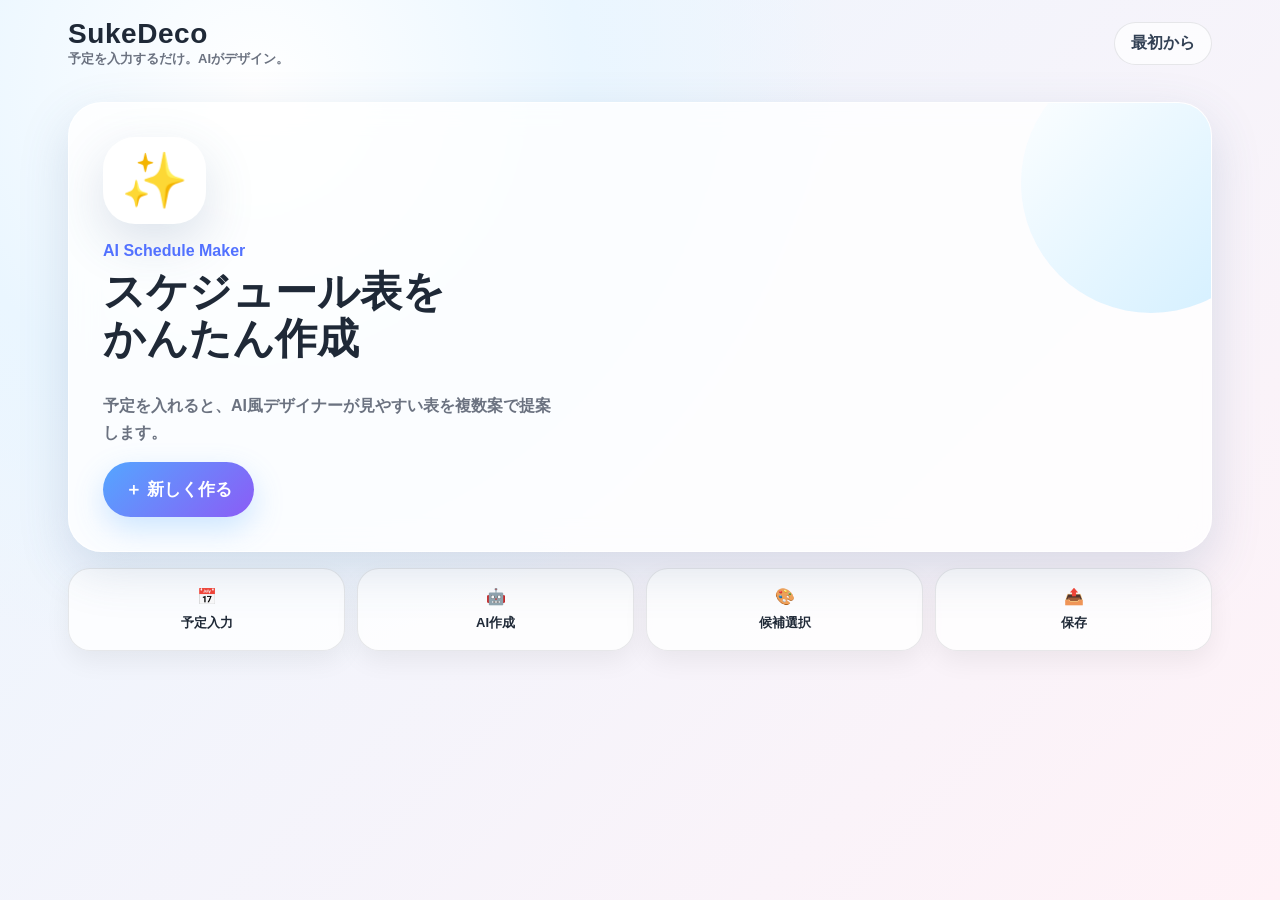
==== index.html @ 27d3d12c "Add files via upload" ====
<!doctype html>
<html lang="ja">
<head>
  <meta charset="utf-8" />
  <meta name="viewport" content="width=device-width, initial-scale=1" />
  <title>SukeDeco | すけでこ</title>
  <link rel="stylesheet" href="style.css" />
</head>
<body>
  <div class="app-shell">
    <header class="topbar">
      <div>
        <div class="brand">SukeDeco</div>
        <div class="subbrand">予定を入力するだけ。AIがデザイン。</div>
      </div>
      <button id="resetBtn" class="ghost-btn">最初から</button>
    </header>

    <main>
      <section id="home" class="screen active hero-screen">
        <div class="hero-card glass">
          <div class="mascot-bubble">✨</div>
          <p class="eyebrow">AI Schedule Maker</p>
          <h1>スケジュール表を<br>かんたん作成</h1>
          <p class="lead">予定を入れると、AI風デザイナーが見やすい表を複数案で提案します。</p>
          <button id="startBtn" class="primary-btn big">＋ 新しく作る</button>
        </div>
        <div class="mini-grid">
          <div class="mini-card">📅<span>予定入力</span></div>
          <div class="mini-card">🤖<span>AI作成</span></div>
          <div class="mini-card">🎨<span>候補選択</span></div>
          <div class="mini-card">📤<span>保存</span></div>
        </div>
      </section>

      <section id="create" class="screen">
        <nav class="steps">
          <button data-step="input" class="step active">1 予定</button>
          <button data-step="ai" class="step">2 AI</button>
          <button data-step="select" class="step">3 選ぶ</button>
          <button data-step="finish" class="step">4 保存</button>
        </nav>

        <div class="work-grid">
          <section class="panel control-panel glass">
            <div id="stepInput" class="step-panel active">
              <h2>予定を入力</h2>
              <label class="field-label">メインタイトル</label>
              <input id="mainTitle" class="input" value="今週の配信予定" placeholder="例：今週の配信予定" />
              <div class="row two">
                <div>
                  <label class="field-label">日付</label>
                  <input id="dateInput" class="input" type="date" />
                </div>
                <div>
                  <label class="field-label">時間</label>
                  <input id="timeInput" class="input" type="time" value="20:00" />
                </div>
              </div>
              <label class="field-label">予定タイトル</label>
              <input id="eventTitle" class="input" placeholder="例：雑談配信" />
              <label class="field-label">右側メモ</label>
              <input id="eventNote" class="input" placeholder="例：初見さん歓迎 / YouTube" />
              <button id="addEventBtn" class="primary-btn full">＋ 予定を追加</button>
              <div id="scheduleList" class="schedule-list"></div>
              <button id="toAiBtn" class="primary-btn full next">AIに進む</button>
            </div>

            <div id="stepAi" class="step-panel">
              <h2>AIに伝える</h2>
              <p class="hint">細かく設定しなくてもOK。選ぶだけで候補を作ります。</p>
              <label class="field-label">雰囲気</label>
              <div id="moodGroup" class="chip-grid">
                <button class="chip active" data-mood="pop">ポップ</button>
                <button class="chip" data-mood="cool">クール</button>
                <button class="chip" data-mood="game">ゲーム</button>
                <button class="chip" data-mood="simple">シンプル</button>
                <button class="chip" data-mood="cute">かわいい</button>
                <button class="chip" data-mood="night">夜</button>
              </div>
              <label class="field-label">メインカラー</label>
              <div id="colorGroup" class="color-grid">
                <button class="color-dot active" style="--c:#54a6ff" data-color="#54a6ff"></button>
                <button class="color-dot" style="--c:#8b5cf6" data-color="#8b5cf6"></button>
                <button class="color-dot" style="--c:#ff6fae" data-color="#ff6fae"></button>
                <button class="color-dot" style="--c:#10b981" data-color="#10b981"></button>
                <button class="color-dot" style="--c:#111827" data-color="#111827"></button>
                <button class="color-dot" style="--c:#f59e0b" data-color="#f59e0b"></button>
              </div>
              <label class="field-label">自由メモ</label>
              <textarea id="aiPrompt" class="textarea" placeholder="例：男性でも使いやすく、青系で爽やかに"></textarea>
              <label class="upload-card">
                <input id="illustInput" type="file" accept="image/*" hidden />
                <span>🖼 イラスト・立ち絵を追加</span>
                <small>PNG/JPEG対応。あとで位置調整できます。</small>
              </label>
              <button id="generateBtn" class="primary-btn big full">✨ AIで作成</button>
              <div id="thinking" class="thinking hidden">
                <div class="sparkle">✨</div>
                <div>
                  <strong>AIが考えています…</strong>
                  <p id="thinkingText">予定数を確認中</p>
                </div>
              </div>
            </div>

            <div id="stepSelect" class="step-panel">
              <h2>AI候補を選ぶ</h2>
              <p class="hint">候補をタップすると右の完成イメージに反映されます。</p>
              <div id="candidateList" class="candidate-list"></div>
              <button id="moreBtn" class="ghost-btn full">🎲 別案を作る</button>
            </div>

            <div id="stepFinish" class="step-panel">
              <h2>微調整・保存</h2>
              <div class="compact-controls">
                <label>文字サイズ <input id="fontSizeRange" type="range" min="70" max="130" value="100"></label>
                <label>イラスト大きさ <input id="illustScaleRange" type="range" min="40" max="180" value="100"></label>
                <label><input id="flipIllust" type="checkbox"> イラスト左右反転</label>
                <label><input id="watermarkToggle" type="checkbox" checked> Made with SukeDeco</label>
              </div>
              <button id="saveBtn" class="primary-btn big full">PNG保存</button>
            </div>
          </section>

          <section class="panel preview-panel glass">
            <div class="preview-head">
              <span>完成プレビュー</span>
              <span id="layoutBadge" class="badge">AI待機中</span>
            </div>
            <div id="canvasPreview" class="schedule-canvas">
              <div id="patternLayer" class="pattern-layer"></div>
              <div id="illustLayer" class="illust-layer hidden"><img id="illustImg" alt="uploaded illustration" /></div>
              <div class="canvas-content">
                <div id="previewTitle" class="preview-title">今週の配信予定</div>
                <div id="previewEvents" class="preview-events"></div>
              </div>
              <div id="watermark" class="watermark">Made with SukeDeco</div>
            </div>
          </section>
        </div>
      </section>
    </main>
  </div>
  <canvas id="exportCanvas" width="1080" height="1080" hidden></canvas>
  <script src="app.js"></script>
</body>
</html>
---- style.css ----
:root{
  --bg1:#eaf6ff;--bg2:#fff2f7;--ink:#1f2937;--muted:#6b7280;--white:#fff;
  --primary:#54a6ff;--accent:#ff7ab6;--card:rgba(255,255,255,.78);--line:rgba(31,41,55,.1);
  --shadow:0 18px 50px rgba(66,98,145,.18);--radius:26px;
}
*{box-sizing:border-box}body{margin:0;font-family:-apple-system,BlinkMacSystemFont,"Hiragino Sans","Yu Gothic",Meiryo,sans-serif;color:var(--ink);background:radial-gradient(circle at 20% 10%,#fff 0,#eaf6ff 25%,transparent 45%),linear-gradient(135deg,var(--bg1),var(--bg2));min-height:100vh}.app-shell{max-width:1180px;margin:0 auto;padding:18px}.topbar{display:flex;justify-content:space-between;align-items:center;margin-bottom:14px}.brand{font-size:28px;font-weight:900;letter-spacing:.02em}.subbrand{font-size:13px;color:var(--muted);font-weight:700}.glass{background:var(--card);border:1px solid rgba(255,255,255,.8);box-shadow:var(--shadow);backdrop-filter:blur(14px)}button,input,textarea{font:inherit}.ghost-btn,.primary-btn{border:0;border-radius:999px;font-weight:900;cursor:pointer;transition:.18s transform,.18s box-shadow}.ghost-btn{background:rgba(255,255,255,.68);padding:10px 16px;color:#334155;border:1px solid var(--line)}.primary-btn{background:linear-gradient(135deg,var(--primary),#8b5cf6);color:white;padding:13px 18px;box-shadow:0 12px 30px rgba(84,166,255,.28)}.primary-btn:active,.ghost-btn:active,.chip:active{transform:scale(.97)}.big{font-size:17px;padding:16px 22px}.full{width:100%}.screen{display:none}.screen.active{display:block}.hero-screen{padding:20px 0}.hero-card{position:relative;overflow:hidden;border-radius:34px;padding:34px;min-height:390px;display:flex;flex-direction:column;align-items:flex-start;justify-content:center}.hero-card:after{content:"";position:absolute;right:-70px;top:-50px;width:260px;height:260px;border-radius:50%;background:linear-gradient(135deg,#fff,#bde7ff);opacity:.72}.mascot-bubble{font-size:54px;background:#fff;border-radius:32px;padding:12px 18px;box-shadow:var(--shadow);margin-bottom:18px}.eyebrow{font-weight:900;color:#5271ff;margin:0 0 8px}.hero-card h1{font-size:42px;line-height:1.12;margin:0 0 14px}.lead{color:var(--muted);font-weight:700;line-height:1.7;max-width:460px}.mini-grid{display:grid;grid-template-columns:repeat(4,1fr);gap:12px;margin-top:16px}.mini-card{background:rgba(255,255,255,.78);border:1px solid var(--line);border-radius:22px;padding:18px;text-align:center;font-weight:900;box-shadow:0 10px 26px rgba(0,0,0,.06)}.mini-card span{display:block;margin-top:8px;font-size:13px}.steps{position:sticky;top:0;z-index:10;display:grid;grid-template-columns:repeat(4,1fr);gap:8px;padding:8px;background:rgba(234,246,255,.86);backdrop-filter:blur(10px);border-radius:22px;margin-bottom:12px}.step{border:0;border-radius:18px;background:transparent;padding:12px 8px;font-weight:900;color:#64748b}.step.active{background:white;color:#2563eb;box-shadow:0 8px 18px rgba(37,99,235,.12)}.work-grid{display:grid;grid-template-columns:410px 1fr;gap:16px;align-items:start}.panel{border-radius:var(--radius);padding:18px}.control-panel{min-height:640px}.step-panel{display:none}.step-panel.active{display:block;animation:fade .22s ease}@keyframes fade{from{opacity:0;transform:translateY(5px)}to{opacity:1;transform:none}}h2{margin:0 0 12px;font-size:22px}.hint{margin-top:-4px;color:var(--muted);font-size:13px;font-weight:700;line-height:1.6}.field-label{display:block;margin:14px 0 6px;font-weight:900;font-size:13px;color:#475569}.input,.textarea{width:100%;border:1px solid var(--line);background:rgba(255,255,255,.9);border-radius:17px;padding:13px 14px;outline:none;font-weight:700}.textarea{min-height:88px;resize:vertical}.row.two{display:grid;grid-template-columns:1fr 1fr;gap:10px}.schedule-list{display:grid;gap:8px;margin:14px 0}.event-pill{display:grid;grid-template-columns:auto 1fr auto;gap:10px;align-items:center;background:white;border:1px solid var(--line);border-radius:18px;padding:10px 12px}.event-date{font-weight:900;color:#2563eb}.event-main strong{display:block}.event-main small{color:var(--muted);font-weight:700}.delete-event{border:0;background:#fff1f2;color:#e11d48;border-radius:12px;padding:7px 9px;font-weight:900}.next{margin-top:8px}.chip-grid{display:grid;grid-template-columns:repeat(3,1fr);gap:8px}.chip{border:1px solid var(--line);background:white;border-radius:16px;padding:11px 8px;font-weight:900;color:#475569}.chip.active{background:#eef6ff;border-color:#7cc4ff;color:#2563eb}.color-grid{display:flex;gap:10px;flex-wrap:wrap}.color-dot{width:38px;height:38px;border-radius:50%;background:var(--c);border:4px solid white;box-shadow:0 0 0 1px var(--line);cursor:pointer}.color-dot.active{box-shadow:0 0 0 4px rgba(84,166,255,.28)}.upload-card{display:block;margin:16px 0;padding:16px;border:2px dashed rgba(84,166,255,.45);border-radius:20px;background:rgba(255,255,255,.75);cursor:pointer}.upload-card span{font-weight:900;display:block}.upload-card small{color:var(--muted);font-weight:700}.thinking{display:flex;gap:14px;align-items:center;margin-top:14px;background:white;border-radius:20px;padding:14px;border:1px solid var(--line)}.thinking.hidden{display:none}.sparkle{font-size:28px;animation:pulse 1s infinite}@keyframes pulse{50%{transform:scale(1.18);filter:brightness(1.2)}}.candidate-list{display:grid;gap:12px}.candidate-card{display:grid;grid-template-columns:86px 1fr;gap:12px;align-items:center;background:white;border:2px solid transparent;border-radius:22px;padding:12px;cursor:pointer;box-shadow:0 10px 24px rgba(0,0,0,.05)}.candidate-card.active{border-color:#54a6ff}.candidate-thumb{height:76px;border-radius:18px;position:relative;overflow:hidden}.candidate-card h3{margin:0 0 4px;font-size:16px}.candidate-card p{margin:0;color:var(--muted);font-size:12px;font-weight:800}.score{margin-top:6px;color:#f59e0b;font-size:12px}.compact-controls{display:grid;gap:12px;font-weight:800}.compact-controls label{display:grid;gap:6px;background:white;border-radius:17px;padding:12px;border:1px solid var(--line)}.preview-panel{position:sticky;top:78px}.preview-head{display:flex;justify-content:space-between;align-items:center;margin-bottom:12px;font-weight:900}.badge{font-size:12px;background:#e0f2fe;color:#0369a1;border-radius:999px;padding:6px 10px}.schedule-canvas{position:relative;width:min(100%,620px);aspect-ratio:1/1;margin:auto;border-radius:34px;overflow:hidden;background:linear-gradient(135deg,#f7fbff,#fff);box-shadow:inset 0 0 0 1px rgba(255,255,255,.6),0 16px 40px rgba(15,23,42,.12)}.pattern-layer{position:absolute;inset:0;opacity:.85}.pattern-layer.dots{background-image:radial-gradient(rgba(255,255,255,.55) 2px,transparent 2px);background-size:22px 22px}.pattern-layer.grid{background-image:linear-gradient(rgba(255,255,255,.22) 1px,transparent 1px),linear-gradient(90deg,rgba(255,255,255,.22) 1px,transparent 1px);background-size:28px 28px}.pattern-layer.stars:before{content:"✦ ✧ ✦ ✧ ✦ ✧ ✦ ✧";position:absolute;inset:30px;color:rgba(255,255,255,.75);font-size:30px;letter-spacing:20px;line-height:2.4}.pattern-layer.stripe{background:repeating-linear-gradient(135deg,rgba(255,255,255,.16) 0 10px,transparent 10px 22px)}.illust-layer{position:absolute;z-index:5;right:-10px;bottom:-12px;width:38%;transform-origin:center;touch-action:none;cursor:grab}.illust-layer.hidden{display:none}.illust-layer img{width:100%;display:block;filter:drop-shadow(0 16px 26px rgba(0,0,0,.2))}.canvas-content{position:relative;z-index:4;padding:44px 42px;height:100%;display:flex;flex-direction:column}.preview-title{font-size:42px;font-weight:1000;letter-spacing:.02em;margin-bottom:24px;text-shadow:0 3px 0 rgba(255,255,255,.4)}.preview-events{display:grid;gap:12px;max-width:72%}.preview-events.two-col{grid-template-columns:1fr 1fr;max-width:78%;gap:9px}.schedule-card{background:rgba(255,255,255,.78);border:1px solid rgba(255,255,255,.9);border-radius:22px;padding:13px 15px;box-shadow:0 10px 24px rgba(0,0,0,.08);display:grid;grid-template-columns:auto 1fr;gap:10px;align-items:center}.schedule-card .d{font-weight:1000;color:#2563eb}.schedule-card .t{font-weight:1000}.schedule-card .n{font-size:12px;color:#64748b;font-weight:900;margin-top:2px}.schedule-card.compact{border-radius:17px;padding:9px 10px;font-size:85%}.schedule-card.mini{border-radius:14px;padding:7px 8px;font-size:72%;gap:6px}.watermark{position:absolute;z-index:9;right:20px;bottom:16px;font-size:12px;font-weight:900;color:rgba(15,23,42,.38)}.theme-pop{--primary:#54a6ff;--accent:#ff7ab6}.theme-cool{--primary:#111827;--accent:#06b6d4}.theme-game{--primary:#2563eb;--accent:#22d3ee}.theme-simple{--primary:#64748b;--accent:#94a3b8}.theme-cute{--primary:#ff6fae;--accent:#fbbf24}.theme-night{--primary:#312e81;--accent:#a78bfa}
@media(max-width:850px){.app-shell{padding:12px}.topbar{align-items:flex-start}.brand{font-size:23px}.subbrand{font-size:11px}.work-grid{grid-template-columns:1fr}.preview-panel{position:static;order:-1;padding:12px}.control-panel{min-height:auto;padding:14px}.schedule-canvas{border-radius:26px}.canvas-content{padding:26px 24px}.preview-title{font-size:27px;margin-bottom:14px}.preview-events{gap:8px;max-width:74%}.schedule-card{border-radius:16px;padding:9px 10px;font-size:82%}.steps{grid-template-columns:repeat(4,1fr);gap:4px}.step{font-size:12px;padding:10px 4px}.hero-card{padding:26px;min-height:350px}.hero-card h1{font-size:34px}.mini-grid{grid-template-columns:repeat(2,1fr)}.chip-grid{grid-template-columns:repeat(2,1fr)}.row.two{grid-template-columns:1fr}.illust-layer{width:42%;right:-18px}.preview-events.two-col{max-width:72%}.panel{border-radius:22px}}
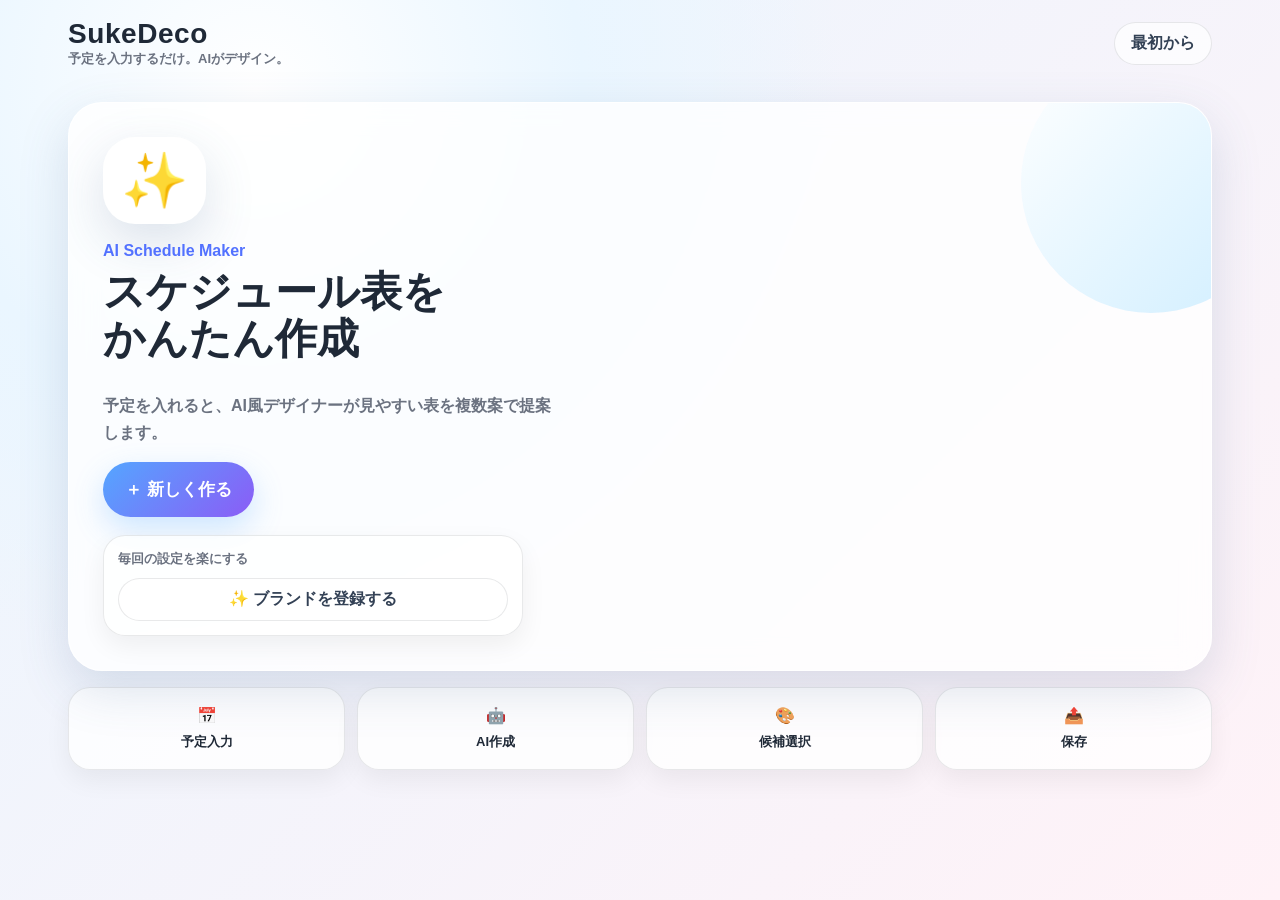
==== commit b030b3aa: "Add files via upload" ====
--- a/index.html
+++ b/index.html
@@ -13,7 +13,8 @@
         <div class="brand">SukeDeco</div>
         <div class="subbrand">予定を入力するだけ。AIがデザイン。</div>
       </div>
-      <button id="resetBtn" class="ghost-btn">最初から</button>
+      <button id="resetBtn" class="ghost-btn" aria-label="最初から作り直す">最初から</button>
+      <div id="toast" class="toast" role="status" aria-live="polite"></div>
     </header>
 
     <main>
@@ -24,12 +25,101 @@
           <h1>スケジュール表を<br>かんたん作成</h1>
           <p class="lead">予定を入れると、AI風デザイナーが見やすい表を複数案で提案します。</p>
           <button id="startBtn" class="primary-btn big">＋ 新しく作る</button>
+          <div id="brandEmptyCard" class="brand-card-inline">
+            <p>毎回の設定を楽にする</p>
+            <button id="brandRegisterBtn" class="ghost-btn full">✨ ブランドを登録する</button>
+          </div>
+          <div id="brandReadyCard" class="brand-card-inline" hidden>
+            <p>いつもの世界観で始める</p>
+            <div class="brand-actions">
+              <button id="brandUseBtn" class="primary-btn full">✨ ブランドで作る</button>
+              <button id="brandEditBtn" class="ghost-btn">編集</button>
+            </div>
+          </div>
         </div>
         <div class="mini-grid">
           <div class="mini-card">📅<span>予定入力</span></div>
           <div class="mini-card">🤖<span>AI作成</span></div>
           <div class="mini-card">🎨<span>候補選択</span></div>
           <div class="mini-card">📤<span>保存</span></div>
+        </div>
+      </section>
+
+
+      <section id="brandWizard" class="screen">
+        <div class="wizard-card glass">
+          <div id="brandStep1" class="brand-step-panel active">
+            <p class="eyebrow">AI Brand</p>
+            <h2>こんにちは！まずはあなたのブランドを教えてください✨</h2>
+            <label class="field-label">活動名・ブランド名</label>
+            <input id="brandNameInput" class="input" placeholder="例：湊音ヒロ" />
+            <div class="wizard-actions">
+              <button class="ghost-btn" data-brand-cancel>キャンセル</button>
+              <button id="brandNameNextBtn" class="primary-btn">次へ</button>
+            </div>
+          </div>
+
+          <div id="brandStep2" class="brand-step-panel">
+            <h2>立ち絵を選択</h2>
+            <p class="hint">いつも使う立ち絵を登録しておくと、次回から自動で反映できます。</p>
+            <label class="upload-card">
+              <input id="brandIllustInput" type="file" accept="image/*" hidden />
+              <span>🖼 立ち絵を選ぶ</span>
+              <small>PNG/JPEG対応。大きい画像は自動で軽量化します。</small>
+            </label>
+            <div id="brandIllustPreview" class="brand-upload-preview"><span>未選択</span></div>
+            <div class="wizard-actions">
+              <button id="brandIllustBackBtn" class="ghost-btn">戻る</button>
+              <button id="brandIllustNextBtn" class="primary-btn">次へ</button>
+            </div>
+          </div>
+
+          <div id="brandStep3" class="brand-step-panel">
+            <h2>ロゴはありますか？</h2>
+            <p class="hint">任意です。あとから編集できます。</p>
+            <input id="brandLogoInput" type="file" accept="image/*" hidden />
+            <div class="brand-logo-choice">
+              <button id="brandLogoSkipBtn" class="ghost-btn full">あとで</button>
+              <button id="brandLogoChooseBtn" class="primary-btn full">選ぶ</button>
+            </div>
+            <div id="brandLogoPreview" class="brand-upload-preview"><span>未選択</span></div>
+            <div class="wizard-actions">
+              <button id="brandLogoBackBtn" class="ghost-btn">戻る</button>
+              <button id="brandLogoNextBtn" class="primary-btn">次へ</button>
+            </div>
+          </div>
+
+          <div id="brandStep4" class="brand-step-panel">
+            <h2>世界観を選択</h2>
+            <label class="field-label">テーマカラー</label>
+            <div id="brandColorGroup" class="color-grid">
+              <button class="color-dot active" style="--c:#54a6ff" data-color="#54a6ff" aria-label="水色を選ぶ"></button>
+              <button class="color-dot" style="--c:#8b5cf6" data-color="#8b5cf6" aria-label="紫を選ぶ"></button>
+              <button class="color-dot" style="--c:#ff6fae" data-color="#ff6fae" aria-label="ピンクを選ぶ"></button>
+              <button class="color-dot" style="--c:#10b981" data-color="#10b981" aria-label="緑を選ぶ"></button>
+              <button class="color-dot" style="--c:#111827" data-color="#111827" aria-label="黒を選ぶ"></button>
+              <button class="color-dot" style="--c:#f59e0b" data-color="#f59e0b" aria-label="黄色を選ぶ"></button>
+            </div>
+            <label class="field-label">世界観</label>
+            <div id="brandMoodGroup" class="chip-grid">
+              <button class="chip active" data-mood="pop">🌈 ポップ</button>
+              <button class="chip" data-mood="cool">💎 クール</button>
+              <button class="chip" data-mood="game">🎮 ゲーム</button>
+              <button class="chip" data-mood="simple">✨ シンプル</button>
+              <button class="chip" data-mood="cute">💗 かわいい</button>
+              <button class="chip" data-mood="night">🌙 夜</button>
+            </div>
+            <div class="wizard-actions">
+              <button id="brandMoodBackBtn" class="ghost-btn">戻る</button>
+              <button id="brandRegisterDoneBtn" class="primary-btn">登録する</button>
+            </div>
+          </div>
+
+          <div id="brandStep5" class="brand-step-panel finish-panel">
+            <div class="mascot-bubble">✨</div>
+            <h2 id="brandCompleteMessage">完成✨ ブランドを登録しました。</h2>
+            <button id="brandHomeBtn" class="primary-btn big full">ホームに戻る</button>
+          </div>
         </div>
       </section>
 
@@ -80,19 +170,19 @@
               </div>
               <label class="field-label">メインカラー</label>
               <div id="colorGroup" class="color-grid">
-                <button class="color-dot active" style="--c:#54a6ff" data-color="#54a6ff"></button>
-                <button class="color-dot" style="--c:#8b5cf6" data-color="#8b5cf6"></button>
-                <button class="color-dot" style="--c:#ff6fae" data-color="#ff6fae"></button>
-                <button class="color-dot" style="--c:#10b981" data-color="#10b981"></button>
-                <button class="color-dot" style="--c:#111827" data-color="#111827"></button>
-                <button class="color-dot" style="--c:#f59e0b" data-color="#f59e0b"></button>
+                <button class="color-dot active" style="--c:#54a6ff" data-color="#54a6ff" aria-label="水色を選ぶ"></button>
+                <button class="color-dot" style="--c:#8b5cf6" data-color="#8b5cf6" aria-label="紫を選ぶ"></button>
+                <button class="color-dot" style="--c:#ff6fae" data-color="#ff6fae" aria-label="ピンクを選ぶ"></button>
+                <button class="color-dot" style="--c:#10b981" data-color="#10b981" aria-label="緑を選ぶ"></button>
+                <button class="color-dot" style="--c:#111827" data-color="#111827" aria-label="黒を選ぶ"></button>
+                <button class="color-dot" style="--c:#f59e0b" data-color="#f59e0b" aria-label="黄色を選ぶ"></button>
               </div>
               <label class="field-label">自由メモ</label>
               <textarea id="aiPrompt" class="textarea" placeholder="例：男性でも使いやすく、青系で爽やかに"></textarea>
               <label class="upload-card">
                 <input id="illustInput" type="file" accept="image/*" hidden />
                 <span>🖼 イラスト・立ち絵を追加</span>
-                <small>PNG/JPEG対応。あとで位置調整できます。</small>
+                <small>PNG/JPEG対応。大きい画像は自動で軽量化します。</small>
               </label>
               <button id="generateBtn" class="primary-btn big full">✨ AIで作成</button>
               <div id="thinking" class="thinking hidden">
@@ -117,9 +207,17 @@
                 <label>文字サイズ <input id="fontSizeRange" type="range" min="70" max="130" value="100"></label>
                 <label>イラスト大きさ <input id="illustScaleRange" type="range" min="40" max="180" value="100"></label>
                 <label><input id="flipIllust" type="checkbox"> イラスト左右反転</label>
+                <label><input id="autoFitToggle" type="checkbox" checked> 立ち絵を自動フィット</label>
+                <label>保存サイズ<select id="outputSize" class="input compact-select"><option value="square">正方形 1080×1080</option><option value="wide">横長 16:9</option><option value="story">縦長 9:16</option></select></label>
                 <label><input id="watermarkToggle" type="checkbox" checked> Made with SukeDeco</label>
               </div>
+              <p class="save-note">下書きはこの端末のブラウザ内に保存されます。大事な予定表はPNG保存してください。</p>
+              <p class="save-note">アップロードする画像は、使用する権利を確認してください。</p>
               <button id="saveBtn" class="primary-btn big full">PNG保存</button>
+              <button id="shareBtn" class="primary-btn big full" hidden>📤 SNSに共有</button>
+              <div id="speedBadge" class="speed-badge hidden">
+                <span id="speedBadgeText"></span>
+              </div>
             </div>
           </section>
 
--- a/style.css
+++ b/style.css
@@ -3,5 +3,32 @@
   --primary:#54a6ff;--accent:#ff7ab6;--card:rgba(255,255,255,.78);--line:rgba(31,41,55,.1);
   --shadow:0 18px 50px rgba(66,98,145,.18);--radius:26px;
 }
-*{box-sizing:border-box}body{margin:0;font-family:-apple-system,BlinkMacSystemFont,"Hiragino Sans","Yu Gothic",Meiryo,sans-serif;color:var(--ink);background:radial-gradient(circle at 20% 10%,#fff 0,#eaf6ff 25%,transparent 45%),linear-gradient(135deg,var(--bg1),var(--bg2));min-height:100vh}.app-shell{max-width:1180px;margin:0 auto;padding:18px}.topbar{display:flex;justify-content:space-between;align-items:center;margin-bottom:14px}.brand{font-size:28px;font-weight:900;letter-spacing:.02em}.subbrand{font-size:13px;color:var(--muted);font-weight:700}.glass{background:var(--card);border:1px solid rgba(255,255,255,.8);box-shadow:var(--shadow);backdrop-filter:blur(14px)}button,input,textarea{font:inherit}.ghost-btn,.primary-btn{border:0;border-radius:999px;font-weight:900;cursor:pointer;transition:.18s transform,.18s box-shadow}.ghost-btn{background:rgba(255,255,255,.68);padding:10px 16px;color:#334155;border:1px solid var(--line)}.primary-btn{background:linear-gradient(135deg,var(--primary),#8b5cf6);color:white;padding:13px 18px;box-shadow:0 12px 30px rgba(84,166,255,.28)}.primary-btn:active,.ghost-btn:active,.chip:active{transform:scale(.97)}.big{font-size:17px;padding:16px 22px}.full{width:100%}.screen{display:none}.screen.active{display:block}.hero-screen{padding:20px 0}.hero-card{position:relative;overflow:hidden;border-radius:34px;padding:34px;min-height:390px;display:flex;flex-direction:column;align-items:flex-start;justify-content:center}.hero-card:after{content:"";position:absolute;right:-70px;top:-50px;width:260px;height:260px;border-radius:50%;background:linear-gradient(135deg,#fff,#bde7ff);opacity:.72}.mascot-bubble{font-size:54px;background:#fff;border-radius:32px;padding:12px 18px;box-shadow:var(--shadow);margin-bottom:18px}.eyebrow{font-weight:900;color:#5271ff;margin:0 0 8px}.hero-card h1{font-size:42px;line-height:1.12;margin:0 0 14px}.lead{color:var(--muted);font-weight:700;line-height:1.7;max-width:460px}.mini-grid{display:grid;grid-template-columns:repeat(4,1fr);gap:12px;margin-top:16px}.mini-card{background:rgba(255,255,255,.78);border:1px solid var(--line);border-radius:22px;padding:18px;text-align:center;font-weight:900;box-shadow:0 10px 26px rgba(0,0,0,.06)}.mini-card span{display:block;margin-top:8px;font-size:13px}.steps{position:sticky;top:0;z-index:10;display:grid;grid-template-columns:repeat(4,1fr);gap:8px;padding:8px;background:rgba(234,246,255,.86);backdrop-filter:blur(10px);border-radius:22px;margin-bottom:12px}.step{border:0;border-radius:18px;background:transparent;padding:12px 8px;font-weight:900;color:#64748b}.step.active{background:white;color:#2563eb;box-shadow:0 8px 18px rgba(37,99,235,.12)}.work-grid{display:grid;grid-template-columns:410px 1fr;gap:16px;align-items:start}.panel{border-radius:var(--radius);padding:18px}.control-panel{min-height:640px}.step-panel{display:none}.step-panel.active{display:block;animation:fade .22s ease}@keyframes fade{from{opacity:0;transform:translateY(5px)}to{opacity:1;transform:none}}h2{margin:0 0 12px;font-size:22px}.hint{margin-top:-4px;color:var(--muted);font-size:13px;font-weight:700;line-height:1.6}.field-label{display:block;margin:14px 0 6px;font-weight:900;font-size:13px;color:#475569}.input,.textarea{width:100%;border:1px solid var(--line);background:rgba(255,255,255,.9);border-radius:17px;padding:13px 14px;outline:none;font-weight:700}.textarea{min-height:88px;resize:vertical}.row.two{display:grid;grid-template-columns:1fr 1fr;gap:10px}.schedule-list{display:grid;gap:8px;margin:14px 0}.event-pill{display:grid;grid-template-columns:auto 1fr auto;gap:10px;align-items:center;background:white;border:1px solid var(--line);border-radius:18px;padding:10px 12px}.event-date{font-weight:900;color:#2563eb}.event-main strong{display:block}.event-main small{color:var(--muted);font-weight:700}.delete-event{border:0;background:#fff1f2;color:#e11d48;border-radius:12px;padding:7px 9px;font-weight:900}.next{margin-top:8px}.chip-grid{display:grid;grid-template-columns:repeat(3,1fr);gap:8px}.chip{border:1px solid var(--line);background:white;border-radius:16px;padding:11px 8px;font-weight:900;color:#475569}.chip.active{background:#eef6ff;border-color:#7cc4ff;color:#2563eb}.color-grid{display:flex;gap:10px;flex-wrap:wrap}.color-dot{width:38px;height:38px;border-radius:50%;background:var(--c);border:4px solid white;box-shadow:0 0 0 1px var(--line);cursor:pointer}.color-dot.active{box-shadow:0 0 0 4px rgba(84,166,255,.28)}.upload-card{display:block;margin:16px 0;padding:16px;border:2px dashed rgba(84,166,255,.45);border-radius:20px;background:rgba(255,255,255,.75);cursor:pointer}.upload-card span{font-weight:900;display:block}.upload-card small{color:var(--muted);font-weight:700}.thinking{display:flex;gap:14px;align-items:center;margin-top:14px;background:white;border-radius:20px;padding:14px;border:1px solid var(--line)}.thinking.hidden{display:none}.sparkle{font-size:28px;animation:pulse 1s infinite}@keyframes pulse{50%{transform:scale(1.18);filter:brightness(1.2)}}.candidate-list{display:grid;gap:12px}.candidate-card{display:grid;grid-template-columns:86px 1fr;gap:12px;align-items:center;background:white;border:2px solid transparent;border-radius:22px;padding:12px;cursor:pointer;box-shadow:0 10px 24px rgba(0,0,0,.05)}.candidate-card.active{border-color:#54a6ff}.candidate-thumb{height:76px;border-radius:18px;position:relative;overflow:hidden}.candidate-card h3{margin:0 0 4px;font-size:16px}.candidate-card p{margin:0;color:var(--muted);font-size:12px;font-weight:800}.score{margin-top:6px;color:#f59e0b;font-size:12px}.compact-controls{display:grid;gap:12px;font-weight:800}.compact-controls label{display:grid;gap:6px;background:white;border-radius:17px;padding:12px;border:1px solid var(--line)}.preview-panel{position:sticky;top:78px}.preview-head{display:flex;justify-content:space-between;align-items:center;margin-bottom:12px;font-weight:900}.badge{font-size:12px;background:#e0f2fe;color:#0369a1;border-radius:999px;padding:6px 10px}.schedule-canvas{position:relative;width:min(100%,620px);aspect-ratio:1/1;margin:auto;border-radius:34px;overflow:hidden;background:linear-gradient(135deg,#f7fbff,#fff);box-shadow:inset 0 0 0 1px rgba(255,255,255,.6),0 16px 40px rgba(15,23,42,.12)}.pattern-layer{position:absolute;inset:0;opacity:.85}.pattern-layer.dots{background-image:radial-gradient(rgba(255,255,255,.55) 2px,transparent 2px);background-size:22px 22px}.pattern-layer.grid{background-image:linear-gradient(rgba(255,255,255,.22) 1px,transparent 1px),linear-gradient(90deg,rgba(255,255,255,.22) 1px,transparent 1px);background-size:28px 28px}.pattern-layer.stars:before{content:"✦ ✧ ✦ ✧ ✦ ✧ ✦ ✧";position:absolute;inset:30px;color:rgba(255,255,255,.75);font-size:30px;letter-spacing:20px;line-height:2.4}.pattern-layer.stripe{background:repeating-linear-gradient(135deg,rgba(255,255,255,.16) 0 10px,transparent 10px 22px)}.illust-layer{position:absolute;z-index:5;right:-10px;bottom:-12px;width:38%;transform-origin:center;touch-action:none;cursor:grab}.illust-layer.hidden{display:none}.illust-layer img{width:100%;display:block;filter:drop-shadow(0 16px 26px rgba(0,0,0,.2))}.canvas-content{position:relative;z-index:4;padding:44px 42px;height:100%;display:flex;flex-direction:column}.preview-title{font-size:42px;font-weight:1000;letter-spacing:.02em;margin-bottom:24px;text-shadow:0 3px 0 rgba(255,255,255,.4)}.preview-events{display:grid;gap:12px;max-width:72%}.preview-events.two-col{grid-template-columns:1fr 1fr;max-width:78%;gap:9px}.schedule-card{background:rgba(255,255,255,.78);border:1px solid rgba(255,255,255,.9);border-radius:22px;padding:13px 15px;box-shadow:0 10px 24px rgba(0,0,0,.08);display:grid;grid-template-columns:auto 1fr;gap:10px;align-items:center}.schedule-card .d{font-weight:1000;color:#2563eb}.schedule-card .t{font-weight:1000}.schedule-card .n{font-size:12px;color:#64748b;font-weight:900;margin-top:2px}.schedule-card.compact{border-radius:17px;padding:9px 10px;font-size:85%}.schedule-card.mini{border-radius:14px;padding:7px 8px;font-size:72%;gap:6px}.watermark{position:absolute;z-index:9;right:20px;bottom:16px;font-size:12px;font-weight:900;color:rgba(15,23,42,.38)}.theme-pop{--primary:#54a6ff;--accent:#ff7ab6}.theme-cool{--primary:#111827;--accent:#06b6d4}.theme-game{--primary:#2563eb;--accent:#22d3ee}.theme-simple{--primary:#64748b;--accent:#94a3b8}.theme-cute{--primary:#ff6fae;--accent:#fbbf24}.theme-night{--primary:#312e81;--accent:#a78bfa}
+*{box-sizing:border-box}body{margin:0;font-family:-apple-system,BlinkMacSystemFont,"Hiragino Sans","Yu Gothic",Meiryo,sans-serif;color:var(--ink);background:radial-gradient(circle at 20% 10%,#fff 0,#eaf6ff 25%,transparent 45%),linear-gradient(135deg,var(--bg1),var(--bg2));min-height:100vh}.app-shell{max-width:1180px;margin:0 auto;padding:18px}.topbar{display:flex;justify-content:space-between;align-items:center;margin-bottom:14px}.brand{font-size:28px;font-weight:900;letter-spacing:.02em}.subbrand{font-size:13px;color:var(--muted);font-weight:700}.glass{background:var(--card);border:1px solid rgba(255,255,255,.8);box-shadow:var(--shadow);backdrop-filter:blur(14px)}button,input,textarea{font:inherit}.ghost-btn,.primary-btn{border:0;border-radius:999px;font-weight:900;cursor:pointer;transition:.18s transform,.18s box-shadow}.ghost-btn{background:rgba(255,255,255,.68);padding:10px 16px;color:#334155;border:1px solid var(--line)}.primary-btn{background:linear-gradient(135deg,var(--primary),#8b5cf6);color:white;padding:13px 18px;box-shadow:0 12px 30px rgba(84,166,255,.28)}.primary-btn:active,.ghost-btn:active,.chip:active{transform:scale(.97)}.big{font-size:17px;padding:16px 22px}.full{width:100%}.screen{display:none}.screen.active{display:block}.hero-screen{padding:20px 0}.hero-card{position:relative;overflow:hidden;border-radius:34px;padding:34px;min-height:390px;display:flex;flex-direction:column;align-items:flex-start;justify-content:center}.hero-card:after{content:"";position:absolute;right:-70px;top:-50px;width:260px;height:260px;border-radius:50%;background:linear-gradient(135deg,#fff,#bde7ff);opacity:.72}.mascot-bubble{font-size:54px;background:#fff;border-radius:32px;padding:12px 18px;box-shadow:var(--shadow);margin-bottom:18px}.eyebrow{font-weight:900;color:#5271ff;margin:0 0 8px}.hero-card h1{font-size:42px;line-height:1.12;margin:0 0 14px}.lead{color:var(--muted);font-weight:700;line-height:1.7;max-width:460px}.mini-grid{display:grid;grid-template-columns:repeat(4,1fr);gap:12px;margin-top:16px}.mini-card{background:rgba(255,255,255,.78);border:1px solid var(--line);border-radius:22px;padding:18px;text-align:center;font-weight:900;box-shadow:0 10px 26px rgba(0,0,0,.06)}.mini-card span{display:block;margin-top:8px;font-size:13px}.steps{position:sticky;top:0;z-index:10;display:grid;grid-template-columns:repeat(4,1fr);gap:8px;padding:8px;background:rgba(234,246,255,.86);backdrop-filter:blur(10px);border-radius:22px;margin-bottom:12px}.step{border:0;border-radius:18px;background:transparent;padding:12px 8px;font-weight:900;color:#64748b}.step.active{background:white;color:#2563eb;box-shadow:0 8px 18px rgba(37,99,235,.12)}.work-grid{display:grid;grid-template-columns:410px 1fr;gap:16px;align-items:start}.panel{border-radius:var(--radius);padding:18px}.control-panel{min-height:640px}.step-panel{display:none}.step-panel.active{display:block;animation:fade .22s ease}@keyframes fade{from{opacity:0;transform:translateY(5px)}to{opacity:1;transform:none}}h2{margin:0 0 12px;font-size:22px}.hint{margin-top:-4px;color:var(--muted);font-size:13px;font-weight:700;line-height:1.6}.field-label{display:block;margin:14px 0 6px;font-weight:900;font-size:13px;color:#475569}.input,.textarea{width:100%;border:1px solid var(--line);background:rgba(255,255,255,.9);border-radius:17px;padding:13px 14px;outline:none;font-weight:700}.textarea{min-height:88px;resize:vertical}.row.two{display:grid;grid-template-columns:1fr 1fr;gap:10px}.schedule-list{display:grid;gap:8px;margin:14px 0}.event-pill{display:grid;grid-template-columns:auto 1fr auto;gap:10px;align-items:center;background:white;border:1px solid var(--line);border-radius:18px;padding:10px 12px}.event-date{font-weight:900;color:#2563eb}.event-main strong{display:block}.event-main small{color:var(--muted);font-weight:700}.delete-event{border:0;background:#fff1f2;color:#e11d48;border-radius:12px;padding:7px 9px;font-weight:900}.next{margin-top:8px}.chip-grid{display:grid;grid-template-columns:repeat(3,1fr);gap:8px}.chip{border:1px solid var(--line);background:white;border-radius:16px;padding:11px 8px;font-weight:900;color:#475569}.chip.active{background:#eef6ff;border-color:#7cc4ff;color:#2563eb}.color-grid{display:flex;gap:10px;flex-wrap:wrap}.color-dot{width:38px;height:38px;border-radius:50%;background:var(--c);border:4px solid white;box-shadow:0 0 0 1px var(--line);cursor:pointer}.color-dot.active{box-shadow:0 0 0 4px rgba(84,166,255,.28)}.upload-card{display:block;margin:16px 0;padding:16px;border:2px dashed rgba(84,166,255,.45);border-radius:20px;background:rgba(255,255,255,.75);cursor:pointer}.upload-card span{font-weight:900;display:block}.upload-card small{color:var(--muted);font-weight:700}.thinking{display:flex;gap:14px;align-items:center;margin-top:14px;background:white;border-radius:20px;padding:14px;border:1px solid var(--line)}.thinking.hidden{display:none}.sparkle{font-size:28px;animation:pulse 1s infinite}@keyframes pulse{50%{transform:scale(1.18);filter:brightness(1.2)}}.candidate-list{display:grid;gap:12px}.candidate-card{display:grid;grid-template-columns:86px 1fr;gap:12px;align-items:center;background:white;border:2px solid transparent;border-radius:22px;padding:12px;cursor:pointer;box-shadow:0 10px 24px rgba(0,0,0,.05)}.candidate-card.active{border-color:#54a6ff}.candidate-thumb{height:76px;border-radius:18px;position:relative;overflow:hidden}.candidate-card h3{margin:0 0 4px;font-size:16px}.candidate-card p{margin:0;color:var(--muted);font-size:12px;font-weight:800}.score{margin-top:6px;color:#f59e0b;font-size:12px}.compact-controls{display:grid;gap:12px;font-weight:800}.compact-controls label{display:grid;gap:6px;background:white;border-radius:17px;padding:12px;border:1px solid var(--line)}.preview-panel{position:sticky;top:78px}.preview-head{display:flex;justify-content:space-between;align-items:center;margin-bottom:12px;font-weight:900}.badge{font-size:12px;background:#e0f2fe;color:#0369a1;border-radius:999px;padding:6px 10px}.schedule-canvas{position:relative;width:min(100%,620px);aspect-ratio:1/1;margin:auto;border-radius:34px;overflow:hidden;background:linear-gradient(135deg,#f7fbff,#fff);box-shadow:inset 0 0 0 1px rgba(255,255,255,.6),0 16px 40px rgba(15,23,42,.12)}.pattern-layer{position:absolute;inset:0;opacity:.85}.pattern-layer.dots{background-image:radial-gradient(rgba(255,255,255,.55) 2px,transparent 2px);background-size:22px 22px}.pattern-layer.grid{background-image:linear-gradient(rgba(255,255,255,.22) 1px,transparent 1px),linear-gradient(90deg,rgba(255,255,255,.22) 1px,transparent 1px);background-size:28px 28px}.pattern-layer.stars:before{content:"✦ ✧ ✦ ✧ ✦ ✧ ✦ ✧";position:absolute;inset:30px;color:rgba(255,255,255,.75);font-size:30px;letter-spacing:20px;line-height:2.4}.pattern-layer.stripe{background:repeating-linear-gradient(135deg,rgba(255,255,255,.16) 0 10px,transparent 10px 22px)}.illust-layer{position:absolute;z-index:5;right:-10px;bottom:-12px;width:38%;transform-origin:center;touch-action:none;cursor:grab}.illust-layer.hidden{display:none}.illust-layer img{width:100%;display:block;filter:brightness(1.04) contrast(1.05) saturate(1.08) drop-shadow(0 18px 30px rgba(0,0,0,.23))}.canvas-content{position:relative;z-index:4;padding:44px 42px;height:100%;display:flex;flex-direction:column}.preview-title{font-size:42px;font-weight:1000;letter-spacing:.02em;margin-bottom:24px;text-shadow:0 3px 0 rgba(255,255,255,.4)}.preview-events{display:grid;gap:12px;max-width:72%}.preview-events.two-col{grid-template-columns:1fr 1fr;max-width:78%;gap:9px}.schedule-card{background:rgba(255,255,255,.78);border:1px solid rgba(255,255,255,.9);border-radius:22px;padding:13px 15px;box-shadow:0 10px 24px rgba(0,0,0,.08);display:grid;grid-template-columns:auto 1fr;gap:10px;align-items:center}.schedule-card .d{font-weight:1000;color:#2563eb}.schedule-card .t{font-weight:1000}.schedule-card .n{font-size:12px;color:#64748b;font-weight:900;margin-top:2px}.schedule-card.compact{border-radius:17px;padding:9px 10px;font-size:85%}.schedule-card.mini{border-radius:14px;padding:7px 8px;font-size:72%;gap:6px}.watermark{position:absolute;z-index:9;right:20px;bottom:16px;font-size:12px;font-weight:900;color:rgba(15,23,42,.38)}.theme-pop{--primary:#54a6ff;--accent:#ff7ab6}.theme-cool{--primary:#111827;--accent:#06b6d4}.theme-game{--primary:#2563eb;--accent:#22d3ee}.theme-simple{--primary:#64748b;--accent:#94a3b8}.theme-cute{--primary:#ff6fae;--accent:#fbbf24}.theme-night{--primary:#312e81;--accent:#a78bfa}
 @media(max-width:850px){.app-shell{padding:12px}.topbar{align-items:flex-start}.brand{font-size:23px}.subbrand{font-size:11px}.work-grid{grid-template-columns:1fr}.preview-panel{position:static;order:-1;padding:12px}.control-panel{min-height:auto;padding:14px}.schedule-canvas{border-radius:26px}.canvas-content{padding:26px 24px}.preview-title{font-size:27px;margin-bottom:14px}.preview-events{gap:8px;max-width:74%}.schedule-card{border-radius:16px;padding:9px 10px;font-size:82%}.steps{grid-template-columns:repeat(4,1fr);gap:4px}.step{font-size:12px;padding:10px 4px}.hero-card{padding:26px;min-height:350px}.hero-card h1{font-size:34px}.mini-grid{grid-template-columns:repeat(2,1fr)}.chip-grid{grid-template-columns:repeat(2,1fr)}.row.two{grid-template-columns:1fr}.illust-layer{width:42%;right:-18px}.preview-events.two-col{max-width:72%}.panel{border-radius:22px}}
+/* Ver.2.1: stability fixes */
+.schedule-card{min-width:0;overflow:hidden}.schedule-card .body{min-width:0}.schedule-card .t,.schedule-card .n{overflow:hidden;text-overflow:ellipsis;white-space:nowrap}.preview-events.dense{gap:6px}.preview-events.dense .schedule-card{padding:6px 7px}.candidate-card:focus-visible,.delete-event:focus-visible,.color-dot:focus-visible,.chip:focus-visible{outline:3px solid rgba(37,99,235,.45);outline-offset:2px}
+
+.toast{position:fixed;left:50%;top:18px;transform:translateX(-50%) translateY(-12px);z-index:9999;opacity:0;pointer-events:none;background:rgba(15,23,42,.9);color:#fff;padding:10px 16px;border-radius:999px;font-weight:900;font-size:13px;box-shadow:0 12px 30px rgba(0,0,0,.18);transition:.22s ease}.toast.show{opacity:1;transform:translateX(-50%) translateY(0)}
+.compact-select{padding:10px 12px;border-radius:14px}.save-note{font-size:12px;color:#64748b;font-weight:800;line-height:1.55;margin:10px 2px}.schedule-canvas.ratio-wide{aspect-ratio:16/9}.schedule-canvas.ratio-story{aspect-ratio:9/16;max-width:430px}.schedule-canvas.ratio-story .preview-events{max-width:86%}.schedule-canvas.ratio-story .illust-layer{width:48%;right:-24px}.schedule-canvas.ratio-wide .preview-events{max-width:64%}.schedule-canvas.ratio-wide .illust-layer{width:30%;right:10px}
+
+/* Ver.2.4 AI Brand wizard */
+.brand-card-inline{margin-top:18px;width:min(100%,420px);background:rgba(255,255,255,.72);border:1px solid var(--line);border-radius:22px;padding:14px;box-shadow:0 10px 26px rgba(0,0,0,.06)}
+.brand-card-inline p{margin:0 0 10px;color:var(--muted);font-weight:900;font-size:13px}.brand-actions{display:grid;grid-template-columns:1fr auto;gap:10px;align-items:center}.wizard-card{max-width:620px;margin:18px auto;border-radius:34px;padding:28px}.brand-step-panel{display:none}.brand-step-panel.active{display:block;animation:fade .22s ease}.wizard-actions{display:flex;justify-content:space-between;gap:12px;margin-top:18px}.wizard-actions .primary-btn,.wizard-actions .ghost-btn{min-width:120px}.brand-upload-preview{min-height:150px;border:1px solid var(--line);border-radius:22px;background:rgba(255,255,255,.72);display:flex;align-items:center;justify-content:center;margin-top:12px;overflow:hidden;color:var(--muted);font-weight:900}.brand-upload-preview img{max-width:100%;max-height:220px;display:block}.brand-logo-choice{display:grid;grid-template-columns:1fr 1fr;gap:10px;margin:14px 0}.finish-panel{text-align:center}.finish-panel .mascot-bubble{display:inline-block}
+@media(max-width:850px){.wizard-card{padding:20px;border-radius:26px}.brand-actions{grid-template-columns:1fr}.wizard-actions{display:grid;grid-template-columns:1fr 1fr}.brand-logo-choice{grid-template-columns:1fr}}
+
+/* Ver.2.5 Speed measurement */
+.hidden{display:none!important}
+.speed-badge{margin:12px auto 0;display:flex;align-items:center;justify-content:center;width:fit-content;max-width:100%;padding:10px 16px;border-radius:999px;background:linear-gradient(135deg,#fff7ed,#fef3c7);color:#92400e;border:1px solid rgba(245,158,11,.25);box-shadow:0 10px 24px rgba(245,158,11,.16);font-weight:1000;font-size:14px}
+.speed-badge.hidden{display:none!important}
+
+/* Ver.2.7 layout templates */
+.schedule-card.layout-ribbon{position:relative;border-radius:28px;padding-top:20px;grid-template-columns:1fr;gap:3px;overflow:visible}
+.schedule-card.layout-ribbon .d{position:absolute;left:12px;top:-8px;transform:rotate(-8deg);background:var(--primary);color:#fff!important;border-radius:999px;padding:5px 12px;font-size:11px;line-height:1.15;box-shadow:0 8px 18px rgba(0,0,0,.12);max-width:118px;white-space:nowrap;overflow:hidden;text-overflow:ellipsis}
+.schedule-card.layout-ribbon .body{padding-top:6px}.schedule-card.layout-ribbon .t{font-size:1.08em}.schedule-card.layout-ribbon .n{margin-top:4px}
+.schedule-card.layout-ribbon.compact{border-radius:22px;padding-top:17px}.schedule-card.layout-ribbon.mini{border-radius:16px;padding-top:13px}.schedule-card.layout-ribbon.mini .d{font-size:9px;padding:3px 8px;top:-6px;left:8px}
+.schedule-card.layout-tab{border-radius:14px;padding:0;grid-template-columns:minmax(46px,18%) 1fr;gap:0;overflow:hidden}
+.schedule-card.layout-tab .d{align-self:stretch;display:flex;align-items:center;justify-content:center;text-align:center;background:var(--primary);color:#fff!important;padding:8px 5px;font-size:12px;line-height:1.25;min-height:100%}
+.schedule-card.layout-tab .body{padding:12px 13px}.schedule-card.layout-tab.compact .body{padding:8px 9px}.schedule-card.layout-tab.mini .body{padding:6px 7px}.schedule-card.layout-tab.mini .d{font-size:9px}
+.candidate-thumb.layout-ribbon:after{content:"";position:absolute;left:11px;top:7px;width:44px;height:14px;border-radius:999px;background:rgba(255,255,255,.88);transform:rotate(-10deg);box-shadow:0 6px 12px rgba(0,0,0,.1)}
+.candidate-thumb.layout-tab:after{content:"";position:absolute;left:0;top:0;bottom:0;width:22px;background:rgba(255,255,255,.85);box-shadow:8px 0 18px rgba(0,0,0,.08)}
+.candidate-thumb.layout-card:after{content:"";position:absolute;left:14px;right:14px;top:18px;height:38px;border-radius:14px;background:rgba(255,255,255,.72)}
